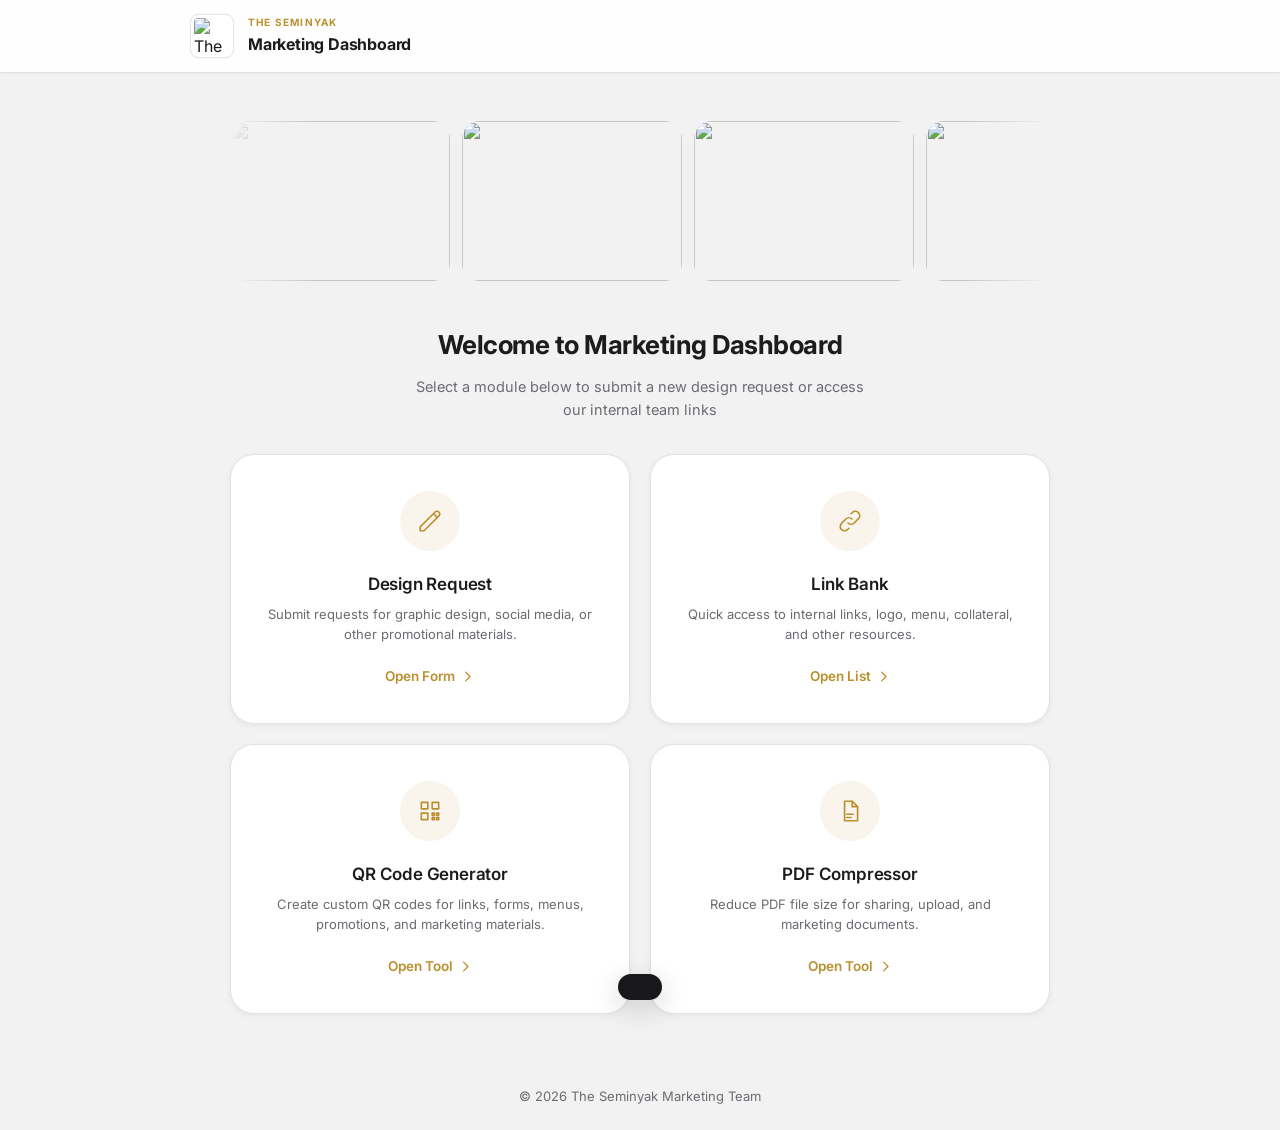
==== index.html @ c6ce3117 "Add files via upload" ====
<!DOCTYPE html>
<html lang="en">
<head>
  <meta charset="UTF-8">
  <meta name="viewport" content="width=device-width, initial-scale=1.0">
  <title>Home - Marketing The Seminyak</title>
  <link rel="preconnect" href="https://fonts.googleapis.com">
  <link href="https://fonts.googleapis.com/css2?family=Inter:wght@400;500;600;700&display=swap" rel="stylesheet">
  <link rel="stylesheet" href="styles.css">
  <style>
    .gallery-section {
      margin-bottom: 44px;
      overflow: hidden;
      position: relative;
    }

    .gallery-track {
      display: flex;
      gap: 12px;
      width: max-content;
      animation: marquee 28s linear infinite;
    }

    .gallery-track:hover {
      animation-play-state: paused;
    }

    @keyframes marquee {
      0%   { transform: translateX(0); }
      100% { transform: translateX(-50%); }
    }

    .gallery-card {
      flex-shrink: 0;
      width: 220px;
      height: 160px;
      border-radius: 18px;
      overflow: hidden;
      position: relative;
      cursor: pointer;
    }

    .gallery-card img {
      width: 100%;
      height: 100%;
      object-fit: cover;
      display: block;
      transition: transform 0.6s cubic-bezier(0.23, 1, 0.32, 1),
                  filter 0.6s ease;
      filter: saturate(0.85);
      will-change: transform;
    }

    .gallery-card:hover img {
      transform: scale(1.1);
      filter: saturate(1.15) brightness(1.05);
    }

    .gallery-card::after {
      content: '';
      position: absolute;
      inset: 0;
      border-radius: 18px;
      border: 1px solid rgba(255,255,255,0.12);
      pointer-events: none;
      transition: border-color 0.4s ease;
    }

    .gallery-card:hover::after {
      border-color: rgba(186,143,46,0.5);
    }

    .gallery-section::before,
    .gallery-section::after {
      content: '';
      position: absolute;
      top: 0; bottom: 0;
      width: 80px;
      z-index: 2;
      pointer-events: none;
    }

    .gallery-section::before {
      left: 0;
      background: linear-gradient(to right, var(--bg), transparent);
    }

    .gallery-section::after {
      right: 0;
      background: linear-gradient(to left, var(--bg), transparent);
    }

    .home-container {
      max-width: 820px;
      width: 100%;
      margin: 0 auto;
    }

    .home-header {
      margin-bottom: 32px;
      text-align: center;
    }

    .home-title {
      font-size: 26px;
      font-weight: 700;
      color: var(--text);
      letter-spacing: -0.5px;
      margin-bottom: 10px;
    }

    .home-subtitle {
      font-size: 14.5px;
      color: var(--text-muted);
      line-height: 1.6;
      max-width: 460px;
      margin: 0 auto;
    }

    .nav-grid {
      display: grid;
      grid-template-columns: repeat(2, 1fr);
      gap: 20px;
    }

    .nav-card {
      background: var(--surface);
      border-radius: var(--radius-xl);
      padding: 36px 28px;
      border: 1px solid var(--border);
      box-shadow: var(--shadow-sm);
      transition: all var(--transition);
      text-decoration: none;
      display: flex;
      flex-direction: column;
      align-items: center;
      text-align: center;
      cursor: pointer;
    }

    .nav-card:hover {
      border-color: var(--gold);
      box-shadow: var(--shadow-md);
      transform: translateY(-4px);
    }

    .nav-icon {
      width: 60px;
      height: 60px;
      border-radius: 50%;
      background: var(--gold-tint);
      color: var(--gold);
      display: flex;
      align-items: center;
      justify-content: center;
      margin-bottom: 20px;
      transition: all var(--transition);
    }

    .nav-card:hover .nav-icon {
      background: var(--gold);
      color: #fff;
    }

    .nav-card h2 {
      font-size: 17px;
      color: var(--text);
      margin-bottom: 8px;
      font-weight: 600;
      letter-spacing: -0.2px;
    }

    .nav-card p {
      font-size: 13px;
      color: var(--text-muted);
      margin-bottom: 22px;
      line-height: 1.5;
    }

    .action-text {
      font-size: 13.5px;
      font-weight: 600;
      color: var(--gold);
      display: flex;
      align-items: center;
      gap: 5px;
      margin-top: auto;
    }

    .nav-card:hover .action-text { color: var(--gold-hover); }

    @media (max-width: 600px) {
      .gallery-card { width: 160px; height: 120px; }
      .nav-grid { grid-template-columns: 1fr; }
      .home-title { font-size: 22px; }
    }
  </style>
</head>
<body>

  <header>
    <div class="header-content">
      <img src="https://cdn-5d8995b3f911c90950a6130b.closte.com/wp-content/uploads/2024/08/the-seminyak-logo-aug24v1.png" alt="The Seminyak Logo">
      <div class="brand-block">
        <span class="brand-eyebrow">The Seminyak</span>
        <span class="brand-name">Marketing Dashboard</span>
      </div>
    </div>
  </header>

  <main>
    <div class="home-container">

      <div class="gallery-section">
        <div class="gallery-track" id="galleryTrack"></div>
      </div>

      <div class="home-header">
        <h1 class="home-title">Welcome to Marketing Dashboard</h1>
        <p class="home-subtitle">Select a module below to submit a new design request or access our internal team links</p>
      </div>

      <div class="nav-grid">
        <a href="design.html" class="nav-card">
          <div class="nav-icon">
            <svg width="26" height="26" fill="none" viewBox="0 0 24 24" stroke="currentColor">
              <path stroke-linecap="round" stroke-linejoin="round" stroke-width="1.5" d="M15.232 5.232l3.536 3.536m-2.036-5.036a2.5 2.5 0 113.536 3.536L6.5 21.036H3v-3.572L16.732 3.732z" />
            </svg>
          </div>
          <h2>Design Request</h2>
          <p>Submit requests for graphic design, social media, or other promotional materials.</p>
          <span class="action-text">
            Open Form
            <svg width="15" height="15" fill="none" viewBox="0 0 24 24" stroke="currentColor"><path stroke-linecap="round" stroke-linejoin="round" stroke-width="2" d="M9 5l7 7-7 7"/></svg>
          </span>
        </a>

        <a href="link.html" class="nav-card">
          <div class="nav-icon">
            <svg width="26" height="26" fill="none" viewBox="0 0 24 24" stroke="currentColor">
              <path stroke-linecap="round" stroke-linejoin="round" stroke-width="1.5" d="M13.828 10.172a4 4 0 00-5.656 0l-4 4a4 4 0 105.656 5.656l1.102-1.101m-.758-4.899a4 4 0 005.656 0l4-4a4 4 0 00-5.656-5.656l-1.1 1.1" />
            </svg>
          </div>
          <h2>Link Bank</h2>
          <p>Quick access to internal links, logo, menu, collateral, and other resources.</p>
          <span class="action-text">
            Open List
            <svg width="15" height="15" fill="none" viewBox="0 0 24 24" stroke="currentColor"><path stroke-linecap="round" stroke-linejoin="round" stroke-width="2" d="M9 5l7 7-7 7"/></svg>
          </span>
        </a>

        <a href="qr-generator.html" class="nav-card">
  <div class="nav-icon">
    <svg width="26" height="26" fill="none" viewBox="0 0 24 24" stroke="currentColor">
      <path stroke-linecap="round" stroke-linejoin="round" stroke-width="1.5"
        d="M4 4h6v6H4V4zM14 4h6v6h-6V4zM4 14h6v6H4v-6z" />
      <path stroke-linecap="round" stroke-linejoin="round" stroke-width="1.5"
        d="M14 14h2v2h-2v-2zM18 14h2v2h-2v-2zM14 18h2v2h-2v-2zM18 18h2v2h-2v-2z" />
    </svg>
  </div>

  <h2>QR Code Generator</h2>

  <p>Create custom QR codes for links, forms, menus, promotions, and marketing materials.</p>

  <span class="action-text">
    Open Tool
    <svg width="15" height="15" fill="none" viewBox="0 0 24 24" stroke="currentColor">
      <path stroke-linecap="round" stroke-linejoin="round" stroke-width="2" d="M9 5l7 7-7 7"/>
    </svg>
  </span>
</a>

<a href="pdf-compressor.html" class="nav-card">
  <div class="nav-icon">
    <svg width="26" height="26" fill="none" viewBox="0 0 24 24" stroke="currentColor">
      <path stroke-linecap="round" stroke-linejoin="round" stroke-width="1.5" d="M7 3h7l5 5v13H7V3z" />
      <path stroke-linecap="round" stroke-linejoin="round" stroke-width="1.5" d="M14 3v5h5M9 15h6M9 18h4" />
    </svg>
  </div>

  <h2>PDF Compressor</h2>

  <p>Reduce PDF file size for sharing, upload, and marketing documents.</p>

  <span class="action-text">
    Open Tool
    <svg width="15" height="15" fill="none" viewBox="0 0 24 24" stroke="currentColor">
      <path stroke-linecap="round" stroke-linejoin="round" stroke-width="2" d="M9 5l7 7-7 7"/>
    </svg>
  </span>
</a>
      </div>

    </div>
  </main>

  <footer>
    <span>&copy; 2026 The Seminyak Marketing Team</span>
  </footer>

  <div id="toast"></div>

  <script>
    const BASE_URL = 'https://ygyg17.github.io/Design-req/images/';
    const files = ['Image01.webp','Image02.webp','Image03.webp','Image04.webp','Image05.webp','Image06.webp','Image07.webp'];
    const track = document.getElementById('galleryTrack');

    [...files, ...files].forEach((file, i) => {
      const card = document.createElement('div');
      card.className = 'gallery-card';
      card.innerHTML = `<img src="${BASE_URL}${file}" alt="" loading="${i < 4 ? 'eager' : 'lazy'}">`;
      track.appendChild(card);
    });
  </script>

</body>
</html>
---- styles.css ----
/* ══════════════════════════════════════════════════════════════
   THE SEMINYAK — GRAPHIC DESIGN FORM
   styles.css
   ══════════════════════════════════════════════════════════════ */

/* ── Brand Tokens ─────────────────────────────────────────── */
:root {
  --bg:              #f2f2f3;
  --surface:         #ffffff;
  --surface-raised:  #fafafa;

  --text:            #1c1c1e;
  --text-muted:      #6b6b72;
  --text-subtle:     #a0a0a8;

  --border:          #e2e2e5;
  --border-focus:    #BA8F2E;

  --gold:            #BA8F2E;
  --gold-hover:      #9c7726;
  --gold-active:     #836320;
  --gold-tint:       rgba(186, 143, 46, 0.09);
  --gold-tint-hover: rgba(186, 143, 46, 0.16);
  --gold-shadow:     rgba(186, 143, 46, 0.28);

  --success:         #3a7d5a;
  --success-bg:      #edf3ef;
  --success-border:  #c4d9cc;
  --error:           #a03030;
  --error-bg:        #f5eded;
  --error-border:    #dbbfbf;
  --warning:         #7a6020;
  --warning-bg:      #f5f0e8;
  --warning-border:  #ddd0ae;

  --radius-sm:       8px;
  --radius:          12px;
  --radius-lg:       18px;
  --radius-xl:       24px;

  --shadow-xs: 0 1px 2px rgba(0,0,0,0.04);
  --shadow-sm: 0 2px 6px rgba(0,0,0,0.05);
  --shadow-md: 0 8px 24px rgba(0,0,0,0.06), 0 2px 6px rgba(0,0,0,0.04);

  --transition: 0.2s ease;
}

/* ── Reset ────────────────────────────────────────────────── */
*, *::before, *::after { box-sizing: border-box; margin: 0; padding: 0; }

body {
  font-family: 'Inter', system-ui, -apple-system, sans-serif;
  background-color: var(--bg);
  color: var(--text);
  line-height: 1.55;
  min-height: 100vh;
  display: flex;
  flex-direction: column;
  -webkit-font-smoothing: antialiased;
}

/* ── Header ───────────────────────────────────────────────── */
header {
  background: rgba(255, 255, 255, 0.92);
  backdrop-filter: blur(12px);
  -webkit-backdrop-filter: blur(12px);
  border-bottom: 1px solid var(--border);
  padding: 14px 5%;
  position: sticky;
  top: 0;
  z-index: 200;
  box-shadow: var(--shadow-xs);
}

.header-content {
  max-width: 900px;
  margin: 0 auto;
  display: flex;
  align-items: center;
  gap: 14px;
}

.header-content img {
  width: 44px;
  height: 44px;
  object-fit: contain;
  border-radius: var(--radius-sm);
  border: 1px solid var(--border);
  padding: 3px;
  background: var(--surface);
  flex-shrink: 0;
}

.brand-block {
  display: flex;
  flex-direction: column;
  gap: 1px;
}

.brand-eyebrow {
  font-size: 10px;
  font-weight: 700;
  text-transform: uppercase;
  letter-spacing: 1.2px;
  color: var(--gold);
}

.brand-name {
  font-size: 16px;
  font-weight: 700;
  color: var(--text);
  letter-spacing: -0.2px;
}

/* ── Main ─────────────────────────────────────────────────── */
main {
  flex: 1;
  padding: 48px 20px;
  display: flex;
  justify-content: center;
  align-items: flex-start;
}

/* ── Card ─────────────────────────────────────────────────── */
.card {
  background: var(--surface);
  width: 100%;
  max-width: 680px;
  padding: 44px 48px;
  border-radius: var(--radius-xl);
  box-shadow: var(--shadow-md);
  border: 1px solid rgba(0,0,0,0.04);
}

/* ── Card Heading ─────────────────────────────────────────── */
.card-heading {
  margin-bottom: 28px;
}

.card-title {
  font-size: 20px;
  font-weight: 600;
  color: var(--text);
  letter-spacing: -0.3px;
  line-height: 1.25;
  margin-bottom: 5px;
}

.card-subtitle {
  font-size: 13.5px;
  color: var(--text-muted);
  line-height: 1.5;
  font-weight: 400;
}

/* ── Notice ───────────────────────────────────────────────── */
.notice {
  background: var(--gold-tint);
  color: var(--gold-hover);
  padding: 14px 18px;
  border-radius: var(--radius);
  font-size: 13.5px;
  font-weight: 500;
  margin-bottom: 32px;
  border-left: 3px solid var(--gold);
  display: flex;
  align-items: center;
  gap: 10px;
  line-height: 1.45;
}

.notice svg { flex-shrink: 0; }

/* ── Form Layout ──────────────────────────────────────────── */
.form-row {
  display: grid;
  grid-template-columns: 1fr 1fr;
  gap: 0 20px;
}

.form-group {
  margin-bottom: 22px;
  position: relative;
}

label {
  display: block;
  font-size: 13px;
  font-weight: 600;
  color: var(--text);
  margin-bottom: 7px;
  letter-spacing: 0.1px;
}

.req { color: var(--error); margin-left: 1px; }

.field-hint {
  font-size: 12px;
  color: var(--text-muted);
  margin-bottom: 8px;
  margin-top: -2px;
}

.field-error {
  display: block;
  font-size: 12px;
  color: var(--error);
  font-weight: 500;
  margin-top: 5px;
  min-height: 16px;
}

/* ── Inputs ───────────────────────────────────────────────── */
input[type="text"],
input[type="email"],
input[type="date"],
input[type="password"],
textarea {
  width: 100%;
  padding: 12px 14px;
  border: 1.5px solid var(--border);
  border-radius: var(--radius);
  font-family: inherit;
  font-size: 14.5px;
  color: var(--text);
  background: var(--surface-raised);
  transition: border-color var(--transition), box-shadow var(--transition), background var(--transition);
  appearance: none;
  -webkit-appearance: none;
}

input:focus,
textarea:focus {
  border-color: var(--border-focus);
  background: var(--surface);
  outline: none;
  box-shadow: 0 0 0 3.5px var(--gold-tint);
}

input::placeholder,
textarea::placeholder { color: var(--text-subtle); }

textarea {
  resize: vertical;
  min-height: 110px;
  line-height: 1.6;
}

/* ── Select ───────────────────────────────────────────────── */
.select-wrapper {
  position: relative;
}

select {
  width: 100%;
  padding: 12px 38px 12px 14px;
  border: 1.5px solid var(--border);
  border-radius: var(--radius);
  font-family: inherit;
  font-size: 14.5px;
  color: var(--text);
  background: var(--surface-raised);
  cursor: pointer;
  appearance: none;
  -webkit-appearance: none;
  transition: border-color var(--transition), box-shadow var(--transition), background var(--transition);
}

select:focus {
  border-color: var(--border-focus);
  background: var(--surface);
  outline: none;
  box-shadow: 0 0 0 3.5px var(--gold-tint);
}

.select-arrow {
  position: absolute;
  right: 12px;
  top: 50%;
  transform: translateY(-50%);
  pointer-events: none;
  color: var(--text-muted);
}

/* ── File Upload ──────────────────────────────────────────── */
.file-drop-area {
  position: relative;
  display: flex;
  flex-direction: column;
  align-items: center;
  justify-content: center;
  gap: 4px;
  padding: 30px 20px;
  border: 2px dashed var(--border);
  border-radius: var(--radius-lg);
  background: var(--surface-raised);
  transition: all var(--transition);
  cursor: pointer;
  text-align: center;
}

.file-drop-area:hover,
.file-drop-area.dragover {
  border-color: var(--gold);
  background: var(--gold-tint);
}

.file-drop-area.has-file {
  border-style: solid;
  border-color: var(--gold);
  background: var(--gold-tint);
}

.file-drop-area input[type="file"] {
  position: absolute;
  inset: 0;
  width: 100%;
  height: 100%;
  opacity: 0;
  cursor: pointer;
  border: none;
  padding: 0;
  border-radius: 0;
  background: transparent;
  box-shadow: none;
}

.file-icon {
  color: var(--gold);
  margin-bottom: 4px;
  line-height: 1;
}

.file-msg {
  font-size: 14px;
  font-weight: 600;
  color: var(--gold);
  word-break: break-all;
}

.file-submsg {
  font-size: 12px;
  color: var(--text-muted);
}

/* ── Button ───────────────────────────────────────────────── */
button {
  background: var(--gold);
  color: #fff;
  border: none;
  padding: 14px 20px;
  border-radius: var(--radius);
  font-family: inherit;
  font-size: 15px;
  font-weight: 600;
  cursor: pointer;
  display: inline-flex;
  align-items: center;
  justify-content: center;
  gap: 8px;
  width: 100%;
  margin-top: 8px;
  transition: background var(--transition), transform var(--transition), box-shadow var(--transition);
  box-shadow: 0 3px 12px var(--gold-shadow);
  letter-spacing: 0.1px;
}

button:hover:not(:disabled) {
  background: var(--gold-hover);
  transform: translateY(-1px);
  box-shadow: 0 5px 16px var(--gold-shadow);
}

button:active:not(:disabled) {
  background: var(--gold-active);
  transform: translateY(0);
}

button:disabled {
  opacity: 0.65;
  cursor: not-allowed;
  transform: none !important;
}

.btn-outline {
  background: transparent;
  color: var(--text);
  border: 1.5px solid var(--border);
  box-shadow: none;
  font-size: 13.5px;
  padding: 9px 16px;
  width: auto;
  margin-top: 0;
}

.btn-outline:hover:not(:disabled) {
  background: var(--surface-raised);
  border-color: var(--text-muted);
  transform: none;
  box-shadow: none;
}

.logout-btn {
  color: var(--error);
  border-color: var(--error-border);
  background: var(--error-bg);
}

.logout-btn:hover:not(:disabled) {
  background: #ede4e4;
  border-color: #c9a8a8;
}

.btn-action {
  background: var(--gold-tint);
  color: var(--gold-hover);
  border: 1.5px solid rgba(186, 143, 46, 0.25);
  box-shadow: none;
  font-size: 12.5px;
  font-weight: 600;
  padding: 6px 12px;
  border-radius: var(--radius-sm);
  width: auto;
  margin-top: 0;
}

.btn-action:hover:not(:disabled) {
  background: var(--gold-tint-hover);
  transform: none;
  box-shadow: none;
}

.link-btn {
  background: none;
  color: var(--gold);
  border: none;
  box-shadow: none;
  padding: 0;
  width: auto;
  margin: 0;
  font-size: inherit;
  font-weight: 600;
  text-decoration: underline;
  display: inline;
  cursor: pointer;
}

.link-btn:hover { color: var(--gold-hover); transform: none; box-shadow: none; }

/* ── Spinner ──────────────────────────────────────────────── */
.spinner {
  display: none;
  width: 17px;
  height: 17px;
  border: 2.5px solid rgba(255,255,255,0.35);
  border-radius: 50%;
  border-top-color: #fff;
  animation: spin 0.75s linear infinite;
  flex-shrink: 0;
}

@keyframes spin { to { transform: rotate(360deg); } }

/* ── Toast ────────────────────────────────────────────────── */
#toast {
  position: fixed;
  bottom: -100px;
  left: 50%;
  transform: translateX(-50%);
  background: #18181b;
  color: #fff;
  padding: 13px 22px;
  border-radius: 50px;
  font-size: 13.5px;
  font-weight: 500;
  box-shadow: 0 8px 28px rgba(0,0,0,0.18);
  transition: bottom 0.38s cubic-bezier(0.68, -0.55, 0.265, 1.55);
  z-index: 1000;
  white-space: nowrap;
}

#toast.show    { bottom: 28px; }
#toast.success { background: var(--success); }
#toast.error   { background: var(--error); }

/* ── Footer ───────────────────────────────────────────────── */
footer {
  text-align: center;
  padding: 24px;
  color: var(--text-muted);
  font-size: 13px;
  display: flex;
  align-items: center;
  justify-content: center;
  gap: 16px;
}

footer a {
  color: var(--gold);
  text-decoration: none;
  font-weight: 600;
}

footer a:hover { text-decoration: underline; }

/* ═══════════════════════════════════════════════════════════
   ADMIN DASHBOARD
   ══════════════════════════════════════════════════════════ */

/* ── Login Card ───────────────────────────────────────────── */
.login-card {
  max-width: 440px;
  margin: 0 auto;
}

/* ── Dashboard Card ───────────────────────────────────────── */
.dashboard-card {
  max-width: 1040px;
  padding: 36px 40px;
}

.dashboard-header {
  display: flex;
  align-items: flex-start;
  justify-content: space-between;
  gap: 16px;
  margin-bottom: 24px;
  flex-wrap: wrap;
}

.dashboard-title {
  font-size: 18px;
  font-weight: 600;
  color: var(--text);
  letter-spacing: -0.2px;
  margin-bottom: 2px;
}

.dashboard-subtitle {
  font-size: 13px;
  color: var(--text-muted);
}

.dashboard-controls {
  display: flex;
  align-items: center;
  gap: 10px;
  flex-wrap: wrap;
}

.filter-select {
  width: 160px;
}

.filter-select select {
  padding: 9px 36px 9px 12px;
  font-size: 13.5px;
  border-radius: var(--radius-sm);
}

/* ── Stats Strip ──────────────────────────────────────────── */
.stats-strip {
  display: flex;
  gap: 10px;
  margin-bottom: 20px;
  flex-wrap: wrap;
}

.stat-pill {
  display: flex;
  align-items: center;
  gap: 8px;
  padding: 8px 16px;
  border-radius: 50px;
  font-size: 13px;
  font-weight: 600;
  border: 1.5px solid;
}

.stat-pill--all     { background: var(--surface-raised); border-color: var(--border); color: var(--text-muted); }
.stat-pill--pending { background: var(--warning-bg); border-color: var(--warning-border); color: var(--warning); }
.stat-pill--done    { background: var(--success-bg); border-color: var(--success-border); color: var(--success); }

.stat-num   { font-size: 16px; font-weight: 700; }
.stat-label { font-size: 12px; font-weight: 500; opacity: 0.85; }

/* ── Table ────────────────────────────────────────────────── */
.table-wrapper {
  overflow-x: auto;
  border-radius: var(--radius-lg);
  border: 1px solid var(--border);
}

table {
  width: 100%;
  border-collapse: collapse;
  font-size: 13.5px;
  white-space: nowrap;
}

thead tr {
  background: var(--bg);
}

th, td {
  padding: 12px 16px;
  text-align: left;
  border-bottom: 1px solid var(--border);
}

th {
  font-size: 11.5px;
  font-weight: 700;
  text-transform: uppercase;
  letter-spacing: 0.6px;
  color: var(--text-muted);
}

tbody tr:last-child td { border-bottom: none; }

tbody tr:hover { background: var(--surface-raised); }

.table-state {
  text-align: center;
  padding: 36px 20px !important;
  color: var(--text-muted);
  font-size: 14px;
  white-space: normal;
  display: table-cell;
}

.table-state--error { color: var(--error); }

.table-hint {
  font-size: 12px;
  color: var(--text-subtle);
  margin-bottom: 10px;
}

.row-actions {
  display: flex;
  align-items: center;
  gap: 8px;
  flex-wrap: nowrap;
}

.action-cell { white-space: nowrap; }

/* ── Requester Cell ───────────────────────────────────────── */
.requester-cell {
  display: flex;
  flex-direction: column;
  gap: 2px;
}

.requester-name {
  font-weight: 600;
  color: var(--text);
}

.requester-email {
  font-size: 12px;
  color: var(--text-muted);
}

/* ── Date Cell ────────────────────────────────────────────── */
.date-cell { color: var(--text-muted); font-size: 13px; }

.date-cell.overdue { color: var(--error); font-weight: 600; }

/* ── Note Cell ────────────────────────────────────────────── */
.note-text {
  display: block;
  max-width: 240px;
  white-space: normal;
  word-break: break-word;
  font-size: 13px;
  color: var(--text-muted);
  line-height: 1.45;
}

/* ── File Link ────────────────────────────────────────────── */
.file-link {
  display: inline-flex;
  align-items: center;
  gap: 5px;
  color: var(--gold);
  text-decoration: none;
  font-weight: 600;
  font-size: 13px;
}

.file-link:hover { color: var(--gold-hover); text-decoration: underline; }

/* ── Badges ───────────────────────────────────────────────── */
.badge {
  display: inline-block;
  padding: 3px 10px;
  border-radius: 50px;
  font-size: 11.5px;
  font-weight: 700;
  letter-spacing: 0.2px;
  border: 1px solid;
}

.badge--pending {
  background: var(--warning-bg);
  color: var(--warning);
  border-color: var(--warning-border);
}

.badge--done {
  background: var(--success-bg);
  color: var(--success);
  border-color: var(--success-border);
}

/* ── Done Check ───────────────────────────────────────────── */
.done-check {
  display: inline-flex;
  align-items: center;
  gap: 5px;
  font-size: 12.5px;
  font-weight: 600;
  color: var(--success);
}

/* ── Loading Dots ─────────────────────────────────────────── */
.loading-dots {
  display: inline-flex;
  gap: 4px;
  margin-right: 8px;
  vertical-align: middle;
}

.loading-dots span {
  display: inline-block;
  width: 6px;
  height: 6px;
  background: var(--gold);
  border-radius: 50%;
  animation: bounce 1.2s infinite ease-in-out;
}

.loading-dots span:nth-child(2) { animation-delay: 0.15s; }
.loading-dots span:nth-child(3) { animation-delay: 0.3s; }

@keyframes bounce {
  0%, 80%, 100% { transform: scale(0.7); opacity: 0.5; }
  40%            { transform: scale(1);   opacity: 1; }
}

/* ── Error Field (Login) ──────────────────────────────────── */
#loginError {
  display: block;
  font-size: 13px;
  color: var(--error);
  font-weight: 500;
  margin-bottom: 10px;
  min-height: 18px;
}

/* ═══════════════════════════════════════════════════════════
   ADMIN HUB — extracted from inline styles
   ══════════════════════════════════════════════════════════ */

/* ── Header (admin variant) ──────────────────────────────── */
.admin-header-row {
  justify-content: space-between;
  width: 100%;
  max-width: 1040px;
}

.admin-header-brand {
  display: flex;
  align-items: center;
  gap: 14px;
}

.admin-clock {
  text-align: right;
  line-height: 1.4;
  display: flex;
  flex-direction: column;
  justify-content: center;
}

.admin-clock-date {
  font-size: 11px;
  font-weight: 600;
  color: var(--text-muted);
  text-transform: uppercase;
  letter-spacing: 0.5px;
}

.admin-clock-time {
  font-family: 'JetBrains Mono', monospace;
  font-size: 14px;
  font-weight: 700;
  color: var(--gold);
}

.admin-main { padding-top: 32px; }

.admin-dashboard-card { max-width: 1040px; width: 100%; }

/* ── Tab Bar ──────────────────────────────────────────────── */
.admin-tab-bar {
  display: flex;
  gap: 10px;
  margin-bottom: 28px;
  border-bottom: 1px solid var(--border);
  padding-bottom: 16px;
  flex-wrap: wrap;
}

.tab-btn {
  background: transparent;
  color: var(--text);
  border-color: var(--border);
  transition: background var(--transition), color var(--transition), border-color var(--transition);
}

.tab-btn--active {
  background: var(--gold) !important;
  color: #fff !important;
  border-color: var(--gold) !important;
}

.admin-logout-btn { margin-left: auto; }

/* ── Table variants ───────────────────────────────────────── */
.admin-table--clickable { cursor: pointer; }
.admin-table--static    { cursor: default; }

/* ── Link Bank ────────────────────────────────────────────── */
.link-bank-view { display: none; }

.link-form-panel {
  background: var(--surface-raised);
  border: 1px solid var(--border);
  border-radius: var(--radius);
  padding: 24px;
  margin-bottom: 28px;
}

.link-form-title {
  font-size: 15px;
  margin-bottom: 16px;
  display: flex;
  align-items: center;
  gap: 8px;
}

.title-accent-bar {
  display: block;
  width: 4px;
  height: 16px;
  background: var(--gold);
  border-radius: 2px;
}

.link-cat-row { display: flex; gap: 8px; }

.link-cat-add-btn { padding: 0 14px; width: auto; }

.link-url-group { margin-bottom: 16px; }

.link-form-actions {
  display: flex;
  gap: 10px;
  align-items: center;
}

.btn-inline { width: auto; padding: 10px 24px; margin-top: 0; }

.link-bank-header { margin-bottom: 16px; }

.link-filter-bar {
  display: flex;
  gap: 8px;
  flex-wrap: wrap;
  margin-bottom: 20px;
}

.link-tab-btn {
  transition: background var(--transition), color var(--transition), border-color var(--transition);
}

.link-tab-btn--active {
  background: var(--gold-tint) !important;
  color: var(--gold-hover) !important;
  border-color: rgba(186, 143, 46, 0.3) !important;
}

.link-url-cell {
  max-width: 260px;
  overflow: hidden;
  text-overflow: ellipsis;
  display: inline-block;
  white-space: nowrap;
}

.btn-action--copied {
  background: var(--success-bg) !important;
  color: var(--success) !important;
}

/* ── Modal ────────────────────────────────────────────────── */
.modal-overlay {
  display: none;
  position: fixed;
  inset: 0;
  background: rgba(0, 0, 0, 0.45);
  z-index: 500;
  align-items: center;
  justify-content: center;
  padding: 20px;
}

.modal-overlay.is-open { display: flex; }

.modal {
  background: var(--surface);
  border-radius: 18px;
  width: 100%;
  max-width: 560px;
  max-height: 90vh;
  overflow-y: auto;
  box-shadow: 0 24px 64px rgba(0, 0, 0, 0.18);
}

.modal-header {
  display: flex;
  align-items: flex-start;
  justify-content: space-between;
  gap: 16px;
  padding: 24px 28px 20px;
  border-bottom: 1px solid var(--border);
}

.modal-header-info { flex: 1; min-width: 0; }

.modal-title {
  font-size: 16px;
  font-weight: 600;
  color: var(--text);
  margin-bottom: 3px;
  white-space: nowrap;
  overflow: hidden;
  text-overflow: ellipsis;
}

.modal-meta { font-size: 12.5px; color: var(--text-muted); }

.modal-close-btn {
  padding: 4px;
  border: none;
  box-shadow: none;
  border-radius: 6px;
  cursor: pointer;
  background: transparent;
  color: var(--text-muted);
  width: auto;
  margin: 0;
  transition: background var(--transition), color var(--transition);
}

.modal-close-btn:hover {
  background: var(--surface-raised);
  color: var(--text);
  transform: none;
  box-shadow: none;
}

.modal-body {
  padding: 24px 28px;
  display: flex;
  flex-direction: column;
  gap: 20px;
}

.modal-grid {
  display: grid;
  grid-template-columns: 1fr 1fr;
  gap: 20px 24px;
}

.modal-field {
  display: flex;
  flex-direction: column;
  gap: 5px;
}

.modal-field-label {
  font-size: 11px;
  font-weight: 700;
  text-transform: uppercase;
  letter-spacing: 0.8px;
  color: var(--text-muted);
}

.modal-field-value {
  font-size: 14px;
  color: var(--text);
  word-break: break-word;
}

.modal-notes-value { line-height: 1.6; white-space: pre-wrap; }

.modal-files-field {
  display: none;
  flex-direction: column;
  gap: 5px;
}

.modal-file-list {
  display: flex;
  flex-direction: column;
  gap: 6px;
}

.modal-footer {
  display: flex;
  align-items: center;
  justify-content: space-between;
  gap: 12px;
  padding: 16px 28px 24px;
  border-top: 1px solid var(--border);
  flex-wrap: wrap;
}

.modal-footer-actions {
  display: flex;
  gap: 10px;
  flex-wrap: wrap;
}

.btn-delete {
  display: inline-flex;
  align-items: center;
  gap: 6px;
  background: transparent;
  color: var(--error);
  border: 1.5px solid var(--error-border);
  box-shadow: none;
  font-size: 12.5px;
  font-weight: 600;
  padding: 6px 12px;
  border-radius: var(--radius-sm);
  width: auto;
  margin: 0;
  transition: background var(--transition), transform var(--transition), box-shadow var(--transition);
}

.btn-delete:hover:not(:disabled) {
  background: var(--error-bg);
  transform: none;
  box-shadow: none;
}

/* ── Confirm Dialog ───────────────────────────────────────── */
.confirm-overlay {
  display: none;
  position: fixed;
  inset: 0;
  background: rgba(0, 0, 0, 0.55);
  z-index: 600;
  align-items: center;
  justify-content: center;
  padding: 20px;
}

.confirm-overlay.is-open { display: flex; }

.confirm-box {
  background: var(--surface);
  border-radius: 14px;
  width: 100%;
  max-width: 400px;
  padding: 28px;
  box-shadow: 0 24px 64px rgba(0, 0, 0, 0.2);
}

.confirm-icon {
  width: 44px;
  height: 44px;
  background: var(--error-bg);
  border-radius: 50%;
  display: flex;
  align-items: center;
  justify-content: center;
  margin-bottom: 16px;
  color: var(--error);
}

.confirm-title {
  font-size: 16px;
  font-weight: 600;
  color: var(--text);
  margin-bottom: 6px;
}

.confirm-text {
  font-size: 13.5px;
  color: var(--text-muted);
  line-height: 1.55;
  margin-bottom: 24px;
}

.confirm-actions {
  display: flex;
  gap: 10px;
  justify-content: flex-end;
}

.confirm-actions .btn-outline { padding: 10px 18px; }

.confirm-delete-btn {
  padding: 10px 18px;
  background: var(--error);
  color: #fff;
  border: none;
}

.confirm-delete-btn .spinner { border-top-color: #fff; }

/* ═══════════════════════════════════════════════════════════
   RESPONSIVE
   ══════════════════════════════════════════════════════════ */

@media (max-width: 720px) {
  .card {
    padding: 28px 24px;
    border-radius: var(--radius-lg);
  }

  .dashboard-card {
    padding: 24px 20px;
  }

  .form-row {
    grid-template-columns: 1fr;
  }

  .card-title { font-size: 22px; }

  .dashboard-header {
    flex-direction: column;
    align-items: flex-start;
  }

  .dashboard-controls {
    width: 100%;
  }

  .filter-select { width: 100%; }
  .btn-outline   { flex: 1; }

  .admin-header-row { flex-wrap: wrap; gap: 10px; }
  .modal-grid { grid-template-columns: 1fr; }
}

@media (max-width: 480px) {
  main { padding: 24px 14px; }
  .header-content img { width: 38px; height: 38px; }
  .brand-name { font-size: 15px; }
  footer { flex-direction: column; gap: 6px; }
}

/* The Seminyak Assistant */
.ai-assistant,
.ai-assistant * {
  box-sizing: border-box;
  letter-spacing: 0;
}

.ai-assistant {
  position: fixed;
  z-index: 10000;
  right: 22px;
  bottom: 22px;
  font-family: 'Inter', Arial, sans-serif;
  color: #1c1c1e;
}

.ai-launcher {
  min-height: 52px;
  display: flex;
  align-items: center;
  justify-content: center;
  gap: 10px;
  padding: 0 18px;
  border: 0;
  border-radius: 8px;
  background: #1c1c1e;
  color: #fff;
  box-shadow: 0 10px 30px rgba(28, 28, 30, 0.24);
  font: inherit;
  font-size: 13px;
  font-weight: 600;
  cursor: pointer;
  transition: transform 160ms ease, background 160ms ease;
}

.ai-launcher:hover { background: #303033; transform: translateY(-1px); }
.ai-launcher:focus-visible,
.ai-close:focus-visible,
.ai-send:focus-visible,
.ai-suggestions button:focus-visible,
.ai-input:focus-visible { outline: 3px solid rgba(186, 143, 46, 0.35); outline-offset: 2px; }
.ai-launcher-close { display: none; }
.ai-assistant.is-open .ai-launcher-chat,
.ai-assistant.is-open .ai-launcher span { display: none; }
.ai-assistant.is-open .ai-launcher-close { display: block; }
.ai-assistant.is-open .ai-launcher { width: 52px; padding: 0; margin-left: auto; }

.ai-panel {
  position: absolute;
  right: 0;
  bottom: 64px;
  width: min(380px, calc(100vw - 28px));
  height: min(610px, calc(100vh - 110px));
  min-height: 420px;
  overflow: hidden;
  border: 1px solid #e4e4e7;
  border-radius: 8px;
  background: #fff;
  box-shadow: 0 20px 55px rgba(28, 28, 30, 0.2);
}

.ai-panel:not([hidden]) { display: flex; flex-direction: column; animation: ai-panel-in 180ms ease-out; }
@keyframes ai-panel-in { from { opacity: 0; transform: translateY(8px); } to { opacity: 1; transform: translateY(0); } }

.ai-header {
  min-height: 68px;
  flex: 0 0 auto;
  display: flex;
  align-items: center;
  gap: 11px;
  padding: 12px 14px;
  border-bottom: 1px solid #ececef;
  background: #fff;
}

.ai-avatar {
  width: 40px;
  height: 40px;
  flex: 0 0 40px;
  display: grid;
  place-items: center;
  border-radius: 50%;
  background: #ba8f2e;
  color: #fff;
  font-family: Georgia, serif;
  font-size: 20px;
  font-weight: 700;
}

.ai-heading { min-width: 0; flex: 1; display: flex; flex-direction: column; gap: 3px; }
.ai-heading strong { overflow: hidden; color: #1c1c1e; font-size: 14px; line-height: 1.25; text-overflow: ellipsis; white-space: nowrap; }
.ai-heading span { display: flex; align-items: center; gap: 6px; color: #71717a; font-size: 11.5px; }
.ai-heading i { width: 7px; height: 7px; border-radius: 50%; background: #22a06b; }

.ai-close {
  width: 36px;
  height: 36px;
  flex: 0 0 36px;
  display: grid;
  place-items: center;
  padding: 0;
  border: 0;
  border-radius: 6px;
  background: transparent;
  color: #71717a;
  cursor: pointer;
}
.ai-close:hover { background: #f4f4f5; color: #1c1c1e; }

.ai-messages {
  flex: 1 1 auto;
  min-height: 0;
  overflow-y: auto;
  display: flex;
  flex-direction: column;
  gap: 12px;
  padding: 18px 14px;
  background: #f7f7f8;
  scrollbar-width: thin;
}

.ai-message-row { display: flex; width: 100%; }
.ai-message-user { justify-content: flex-end; }
.ai-bubble {
  max-width: 84%;
  padding: 10px 12px;
  border: 1px solid #e4e4e7;
  border-radius: 8px;
  background: #fff;
  color: #303033;
  font-size: 13px;
  line-height: 1.55;
  overflow-wrap: anywhere;
  white-space: pre-wrap;
}
.ai-message-user .ai-bubble { border-color: #1c1c1e; background: #1c1c1e; color: #fff; }
.ai-message-error .ai-bubble { border-color: #f1c7c7; background: #fff5f5; color: #9f2d2d; }
.ai-bubble p { margin: 0; }
.ai-bubble p + p { margin-top: 8px; }
.ai-bubble br + p { margin-top: 2px; }
.ai-bubble ul { margin: 7px 0; padding-left: 19px; }
.ai-bubble li + li { margin-top: 5px; }
.ai-bubble strong { font-weight: 700; color: inherit; }
.ai-bubble a { color: #8a6519; font-weight: 600; text-decoration: underline; text-underline-offset: 2px; overflow-wrap: anywhere; }
.ai-bubble a:hover { color: #5f4613; }

.ai-typing { display: flex; align-items: center; gap: 4px; min-height: 38px; }
.ai-typing span { width: 6px; height: 6px; border-radius: 50%; background: #8a8a91; animation: ai-dot 1.1s infinite ease-in-out; }
.ai-typing span:nth-child(2) { animation-delay: 140ms; }
.ai-typing span:nth-child(3) { animation-delay: 280ms; }
@keyframes ai-dot { 0%, 60%, 100% { opacity: .35; transform: translateY(0); } 30% { opacity: 1; transform: translateY(-3px); } }

.ai-suggestions {
  flex: 0 0 auto;
  display: flex;
  gap: 7px;
  overflow-x: auto;
  padding: 10px 12px 5px;
  border-top: 1px solid #ececef;
  background: #fff;
  scrollbar-width: none;
}
.ai-suggestions[hidden] { display: none; }
.ai-suggestions::-webkit-scrollbar { display: none; }
.ai-suggestions button {
  min-height: 34px;
  flex: 0 0 auto;
  padding: 7px 10px;
  border: 1px solid rgba(186, 143, 46, 0.45);
  border-radius: 6px;
  background: rgba(186, 143, 46, 0.07);
  color: #76591d;
  font: inherit;
  font-size: 11.5px;
  cursor: pointer;
}
.ai-suggestions button:hover { background: rgba(186, 143, 46, 0.14); }

.ai-form { flex: 0 0 auto; display: flex; align-items: flex-end; gap: 8px; padding: 10px 12px; background: #fff; }
.ai-input {
  width: 100%;
  min-height: 42px;
  max-height: 96px;
  resize: none;
  padding: 10px 11px;
  border: 1px solid #d4d4d8;
  border-radius: 6px;
  background: #fff;
  color: #1c1c1e;
  font: inherit;
  font-size: 13px;
  line-height: 20px;
}
.ai-input::placeholder { color: #929299; }
.ai-input:focus { border-color: #ba8f2e; outline: none; }
.ai-send {
  width: 42px;
  height: 42px;
  flex: 0 0 42px;
  display: grid;
  place-items: center;
  padding: 0;
  border: 0;
  border-radius: 6px;
  background: #ba8f2e;
  color: #fff;
  cursor: pointer;
}
.ai-send:hover:not(:disabled) { background: #9c7726; }
.ai-send:disabled { background: #d7d7da; cursor: not-allowed; }
.ai-privacy { flex: 0 0 auto; margin: -2px 12px 9px; color: #85858c; font-size: 9.5px; line-height: 1.35; text-align: center; }

@media (max-width: 560px) {
  body.ai-chat-open { overflow: hidden; }
  .ai-assistant { right: 14px; bottom: 14px; }
  .ai-launcher { width: 52px; padding: 0; }
  .ai-launcher span { display: none; }
  .ai-panel { position: fixed; inset: 0; width: 100%; height: 100dvh; min-height: 0; border: 0; border-radius: 0; }
  .ai-assistant.is-open .ai-launcher { display: none; }
  .ai-header { padding-top: max(12px, env(safe-area-inset-top)); }
  .ai-privacy { margin-bottom: max(9px, env(safe-area-inset-bottom)); }
}

@media (prefers-reduced-motion: reduce) {
  .ai-panel:not([hidden]), .ai-typing span { animation: none; }
}
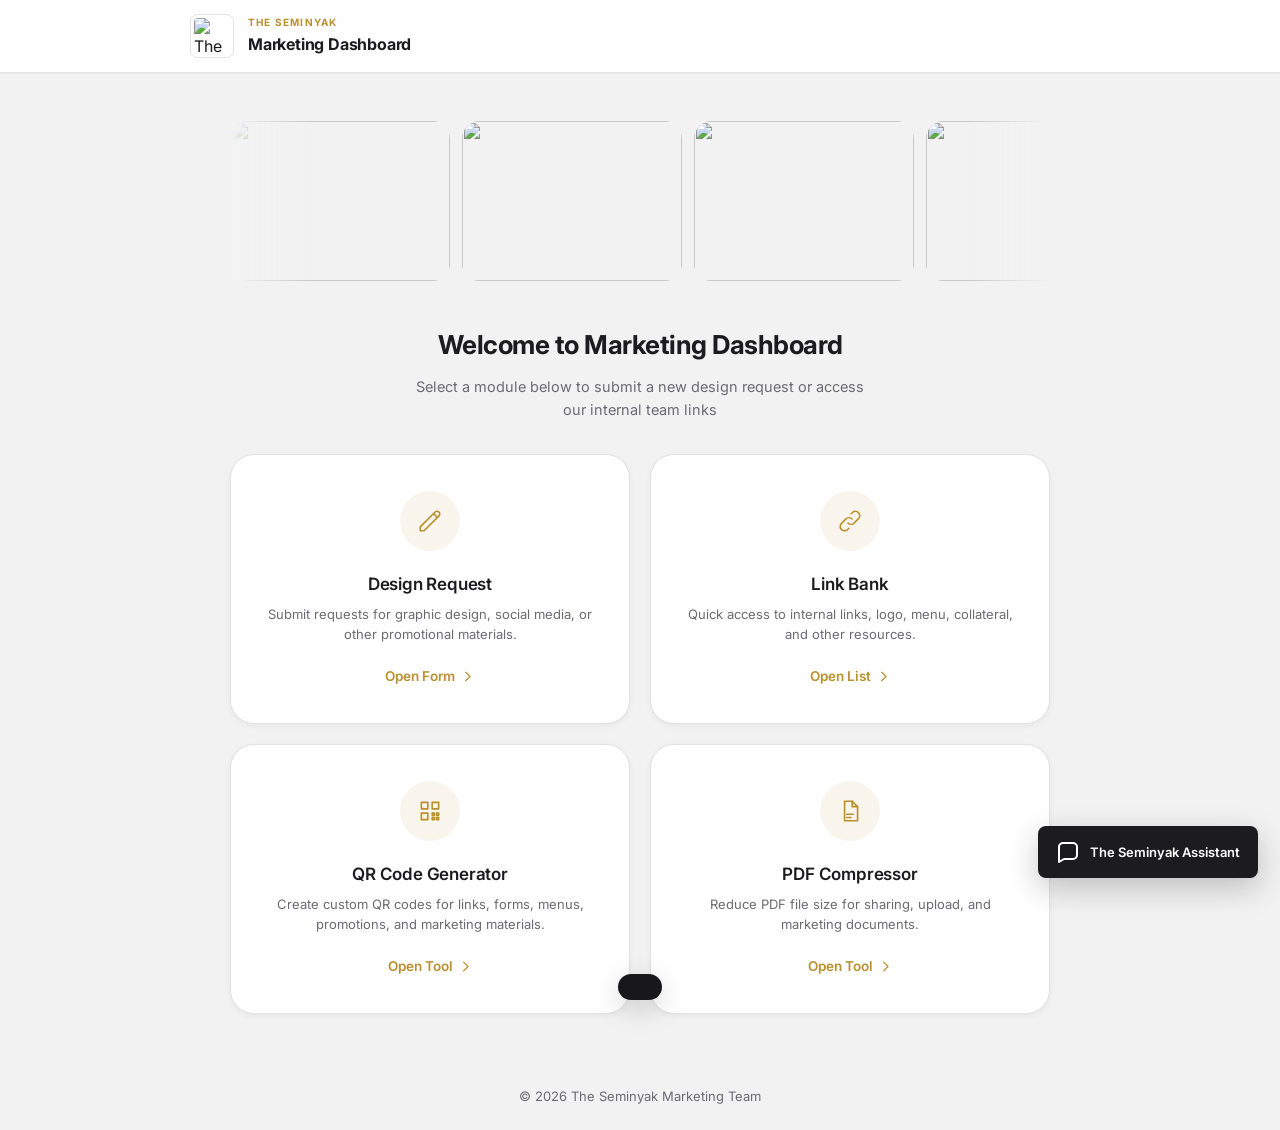
==== commit c42651fe: "Update index.html" ====
--- a/index.html
+++ b/index.html
@@ -314,5 +314,8 @@
     });
   </script>
 
+  <script src="config.js"></script>
+  <script src="ai-widget.js"></script>
+
 </body>
 </html>
